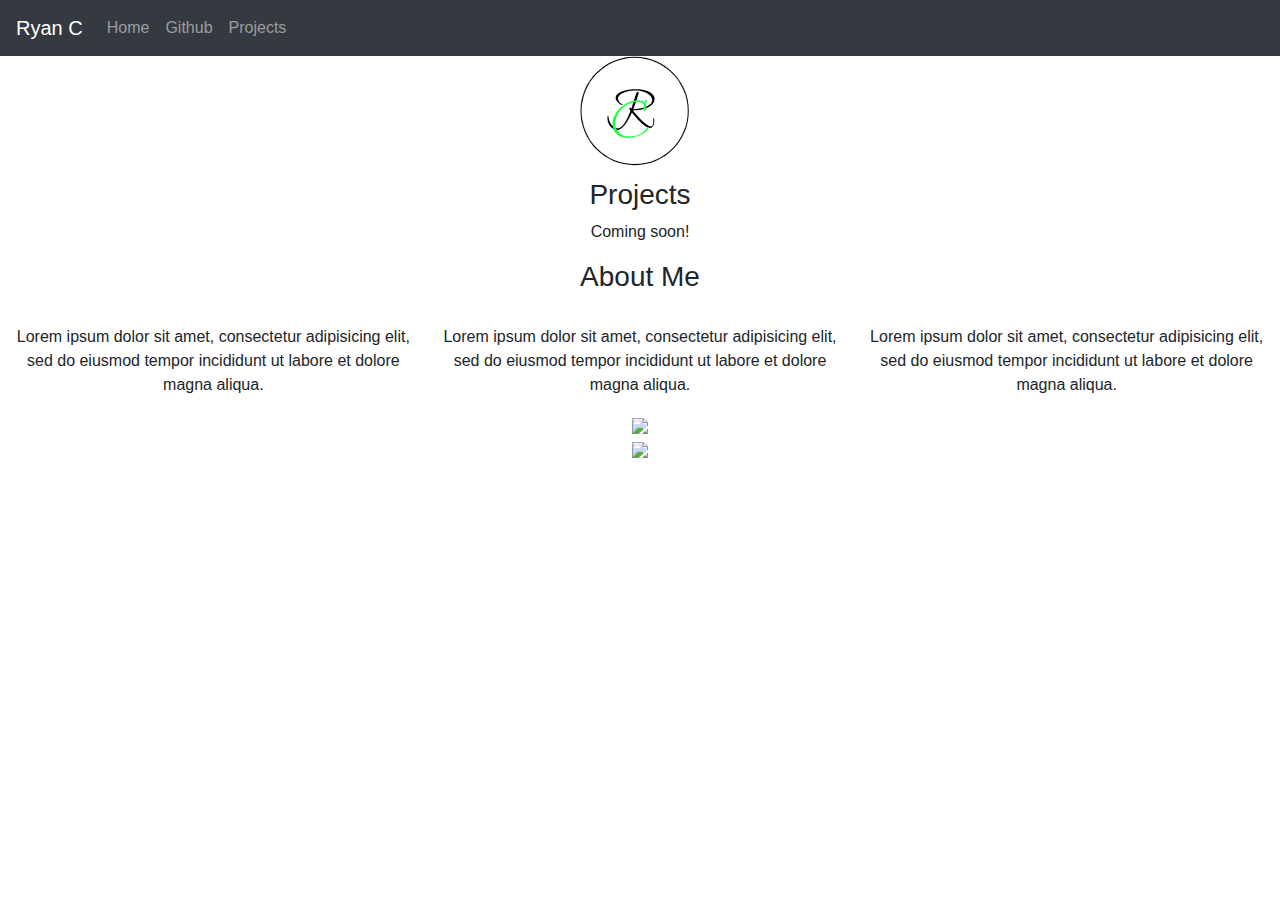
==== index.html @ 52d4841e "Update index.html" ====
<!DOCTYPE html>
<html lang="en">

<head>
    <title class="owner-name">#</title>
    <meta charset="utf-8">
    <meta name="viewport" content="width=device-width, initial-scale=1">
    <link rel="stylesheet" href="https://stackpath.bootstrapcdn.com/bootstrap/4.3.1/css/bootstrap.min.css">
    <link href="https://fonts.googleapis.com/css?family=Montserrat" rel="stylesheet">
    <link rel="stylesheet" href="style.css" type="text/css">
    <script src="https://code.jquery.com/jquery-3.3.1.slim.min.js"></script>
    <script src="https://cdnjs.cloudflare.com/ajax/libs/popper.js/1.14.7/umd/popper.min.js"></script>
    <script src="https://stackpath.bootstrapcdn.com/bootstrap/4.3.1/js/bootstrap.min.js"></script>

</head>

<body>

    <!-- Navbar -->

    <nav class="navbar navbar-expand-lg navbar-dark bg-dark">
        <a class="navbar-brand owner-name" href="#"></a>
        <button class="navbar-toggler" type="button" data-toggle="collapse" data-target="#navbarSupportedContent" aria-controls="navbarSupportedContent" aria-expanded="false" aria-label="Toggle navigation">
            <span class="navbar-toggler-icon"></span>
        </button>

        <div class="collapse navbar-collapse" id="navbarSupportedContent">
            <ul class="navbar-nav mr-auto">
                <li class="nav-item">
                    <a class="nav-link" href="index.html">Home</a>
                </li>
                <li class="nav-item">
                    <a class="nav-link" href="#" id="github" target="_blank">Github</a>
                </li>
                <li class="nav-item">
                    <a class="nav-link" href="#projects">Projects</a>
                </li>
            </ul>
        </div>
    </nav>

    <!-- First Container -->
    <div class="container-fluid bg-1 text-center">
        <!--<h1 class="margin">Name</h1>-->
        <img src="img/Logo.png" class="img-fluid" alt="Logo" id="logo">
    </div>

    <!-- Second Container -->
    <div class="container-fluid bg-2 text-center" id="projects">
        <h3 class="margin">Projects</h3>
        <p>Coming soon!</p>
        <div class="container">
            <div class="row">

                <!--
                <div class="col-sm-4">
                    <div class="card">
                        <div class="card-body">
                            <h5 class="card-title">Project Name</h5>
                            <h6 class="card-subtitle mb-2 text-muted">10th Grade</h6>
                            <p class="card-text">A brief explanation of the project.</p>
                            <a href="#" class="card-link">More</a>
                        </div>
                    </div>
                </div>
                -->

            </div>
        </div>
        </a>
    </div>

    <!-- Third Container (Grid) -->
    <div class="container-fluid bg-3 text-center">
        <h3 class="margin">About Me</h3><br>
        <div class="row">
            <div class="col-sm-4">
                <p>Lorem ipsum dolor sit amet, consectetur adipisicing elit, sed do eiusmod tempor incididunt ut labore et dolore magna aliqua.</p>
            </div>
            <div class="col-sm-4">
                <p>Lorem ipsum dolor sit amet, consectetur adipisicing elit, sed do eiusmod tempor incididunt ut labore et dolore magna aliqua.</p>
            </div>
            <div class="col-sm-4">
                <p>Lorem ipsum dolor sit amet, consectetur adipisicing elit, sed do eiusmod tempor incididunt ut labore et dolore magna aliqua.</p>
            </div>
        </div>
    </div>

    <!-- Footer -->
    <footer class="container-fluid bg-4 text-center">
        <a href="#" target="_blank" id="fork"><img src="img/fork.png"></a><br>
        <a href="https://hstatsep.github.io" target="_blank"><img src="https://hstatsep.github.io/img/hstatsep-logo-small.png" id="sep"></a>
    </footer>


    <script src="script.js"></script>
</body>

</html>
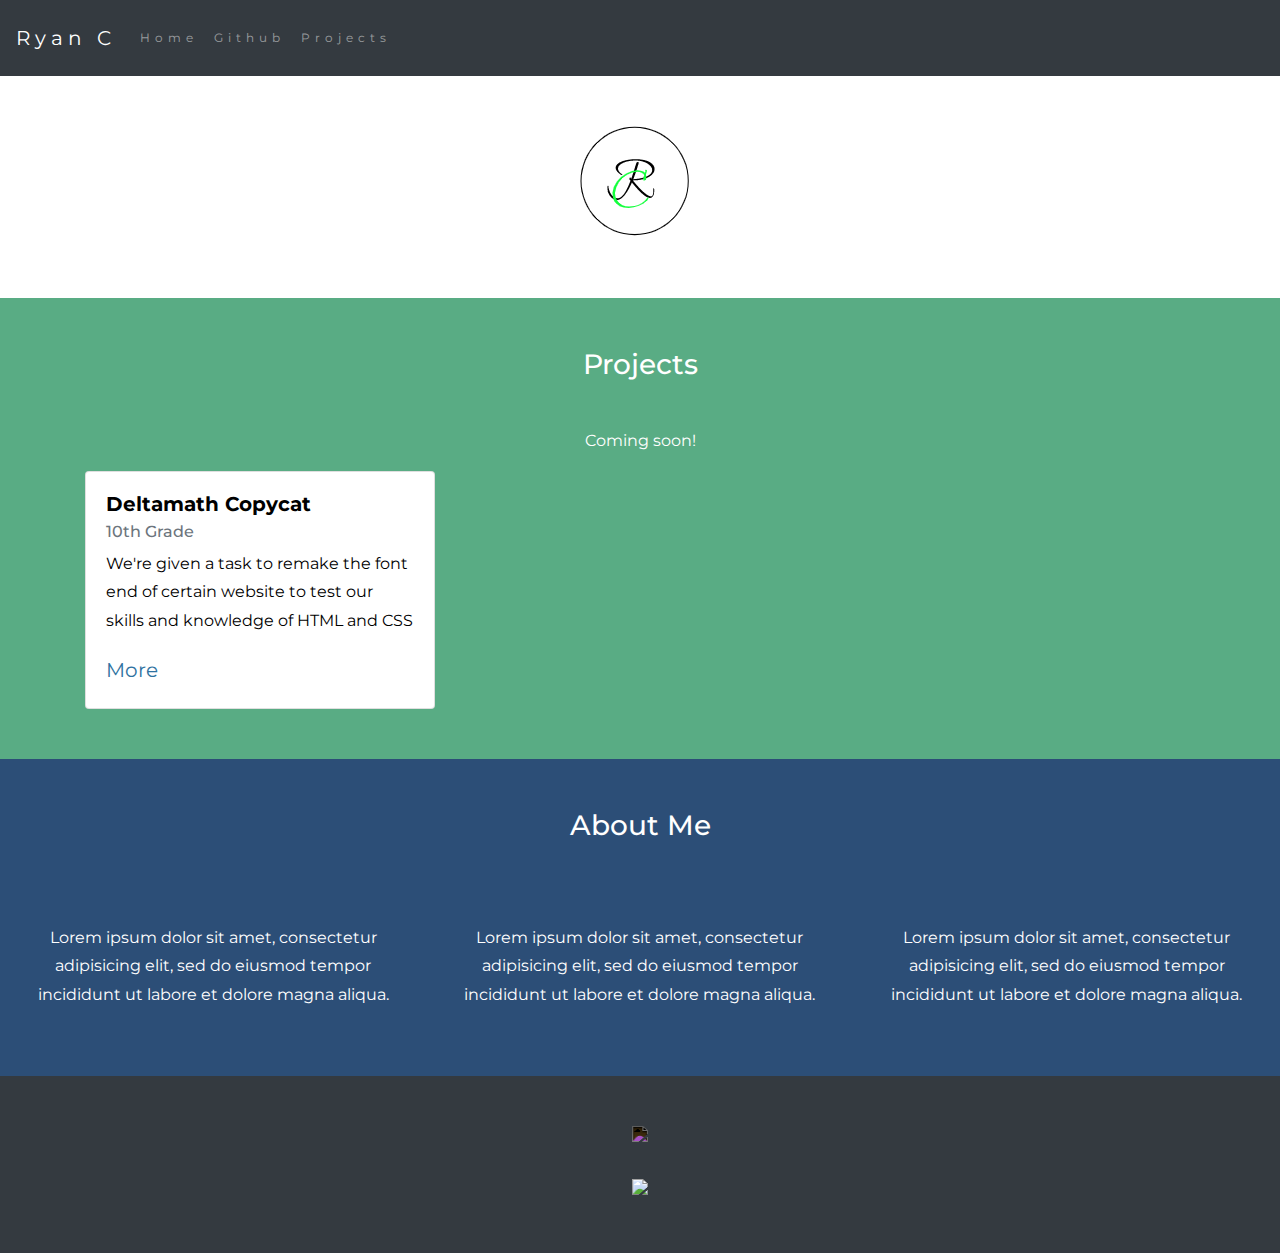
==== commit fa06612e: "minor fix" ====
--- a/index.html
+++ b/index.html
@@ -52,18 +52,18 @@
         <div class="container">
             <div class="row">
 
-                <!--
+                
                 <div class="col-sm-4">
                     <div class="card">
                         <div class="card-body">
-                            <h5 class="card-title">Project Name</h5>
+                            <h5 class="card-title">Deltamath Copycat</h5>
                             <h6 class="card-subtitle mb-2 text-muted">10th Grade</h6>
-                            <p class="card-text">A brief explanation of the project.</p>
-                            <a href="#" class="card-link">More</a>
+                            <p class="card-text">We're given a task to remake the font end of certain website to test our skills and knowledge of HTML and CSS</p>
+                            <a href="../projects/entry1-deltamath.html/" class="card-link">More</a>
                         </div>
                     </div>
                 </div>
-                -->
+                
 
             </div>
         </div>
--- a/style.css
+++ b/style.css
@@ -0,0 +1,83 @@
+html, body {
+    height: 100%;
+}
+
+body {
+    font: 20px Montserrat, sans-serif;
+    line-height: 1.8;
+    color: #f5f6f7;
+}
+
+p {
+    font-size: 16px;
+}
+
+a {
+    color: #2e72a1;
+}
+
+#logo, .project-img {
+    max-height: 300px;
+}
+
+#fork img{
+    height: 25px;
+    margin-bottom: 25px;
+    filter: invert(1);
+}
+
+#sep {
+    height: 75px;
+}
+
+.margin {
+    margin-bottom: 45px;
+}
+
+.bg-1 {
+    background-color: #ffffff; /* White */
+    color: #555555;
+}
+
+.bg-2 {
+    background-color: #59AC84; /* Blue */
+    color: #ffffff;
+}
+
+.card {
+    color: black;
+    text-align: left;
+}
+
+.card-title {
+    font-weight: 700;
+}
+
+.bg-3 {
+    background-color: #2C4E77; /* Black */
+    color: #ffffff;
+}
+
+.bg-4 {
+    background-color: #343a40; /* Dark Gray */
+    color: #fff;
+}
+
+.container-fluid {
+    padding-top: 50px;
+    padding-bottom: 50px;
+}
+
+.navbar {
+    padding-top: 15px;
+    padding-bottom: 15px;
+    border: 0;
+    border-radius: 0;
+    margin-bottom: 0;
+    font-size: 12px;
+    letter-spacing: 5px;
+}
+
+.navbar-nav li a:hover {
+    color: #2e72a1 !important;
+}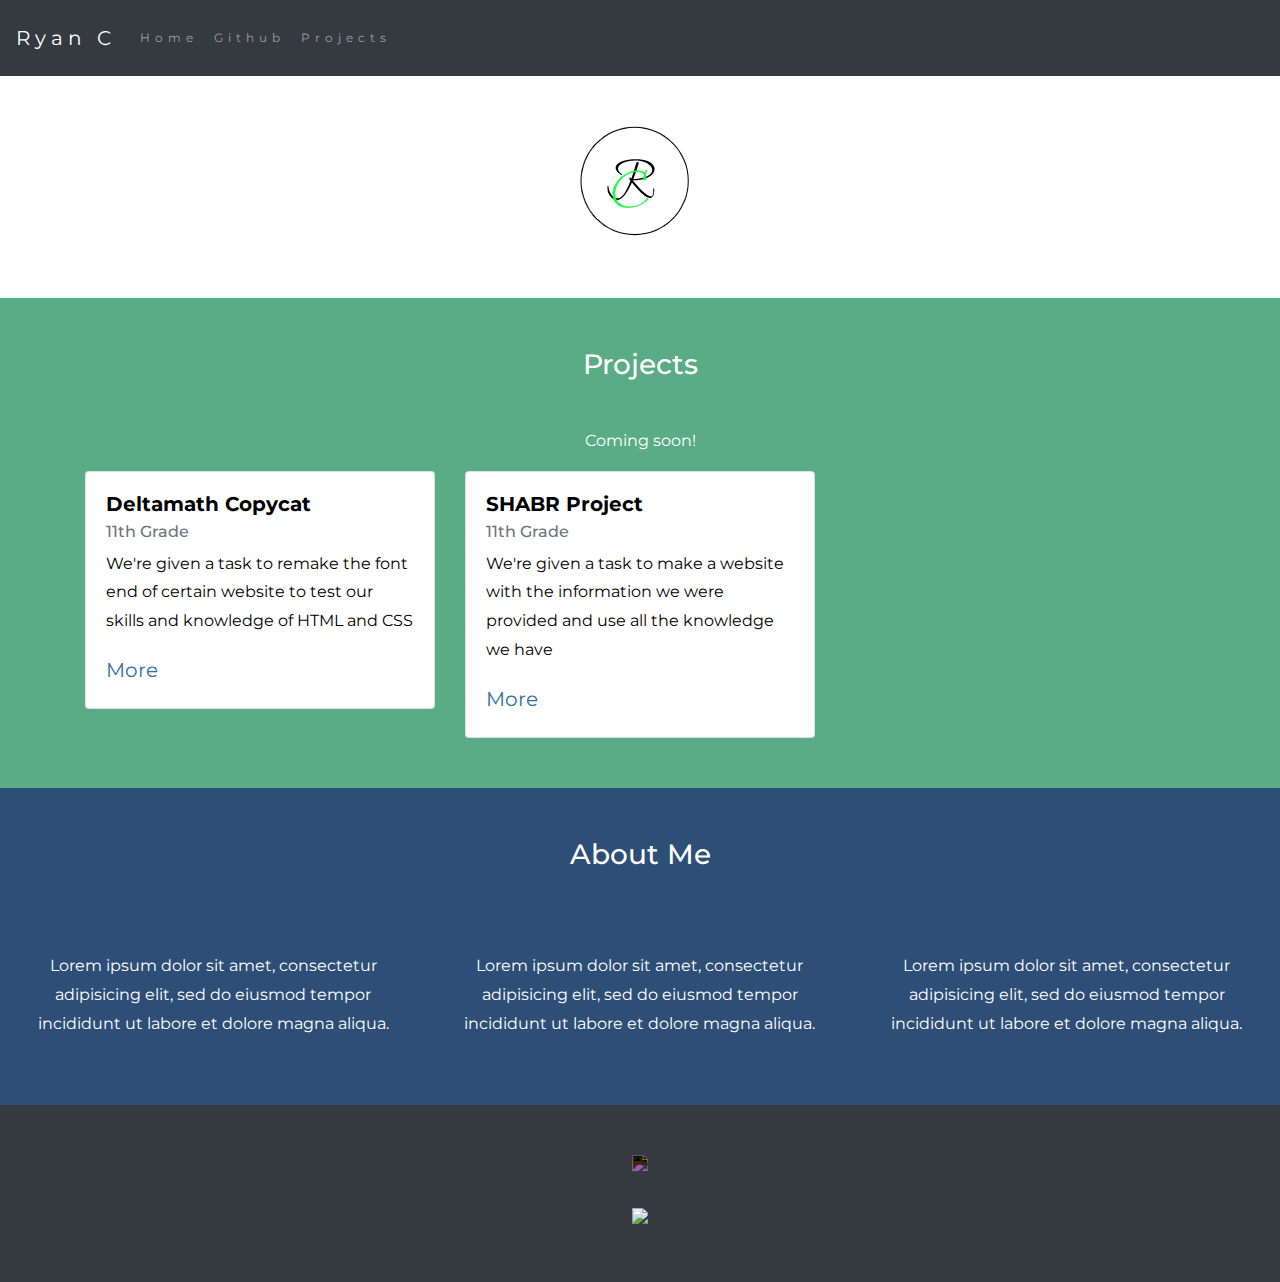
==== commit ff5bdd2f: "add shabr project" ====
--- a/index.html
+++ b/index.html
@@ -57,12 +57,24 @@
                     <div class="card">
                         <div class="card-body">
                             <h5 class="card-title">Deltamath Copycat</h5>
-                            <h6 class="card-subtitle mb-2 text-muted">10th Grade</h6>
+                            <h6 class="card-subtitle mb-2 text-muted">11th Grade</h6>
                             <p class="card-text">We're given a task to remake the font end of certain website to test our skills and knowledge of HTML and CSS</p>
-                            <a href="../projects/entry1-deltamath.html/" class="card-link">More</a>
+                            <a href="../ryanc8401.github.io/projects/entry1-deltamath.html" class="card-link">More</a>
                         </div>
                     </div>
                 </div>
+                
+                <div class="col-sm-4">
+                    <div class="card">
+                        <div class="card-body">
+                            <h5 class="card-title">SHABR Project</h5>
+                            <h6 class="card-subtitle mb-2 text-muted">11th Grade</h6>
+                            <p class="card-text">We're given a task to make a website with the information we were provided and use all the knowledge we have</p>
+                            <a href="entry2-SHABR.html" class="card-link">More</a>
+                        </div>
+                    </div>
+                </div>
+                
                 
 
             </div>
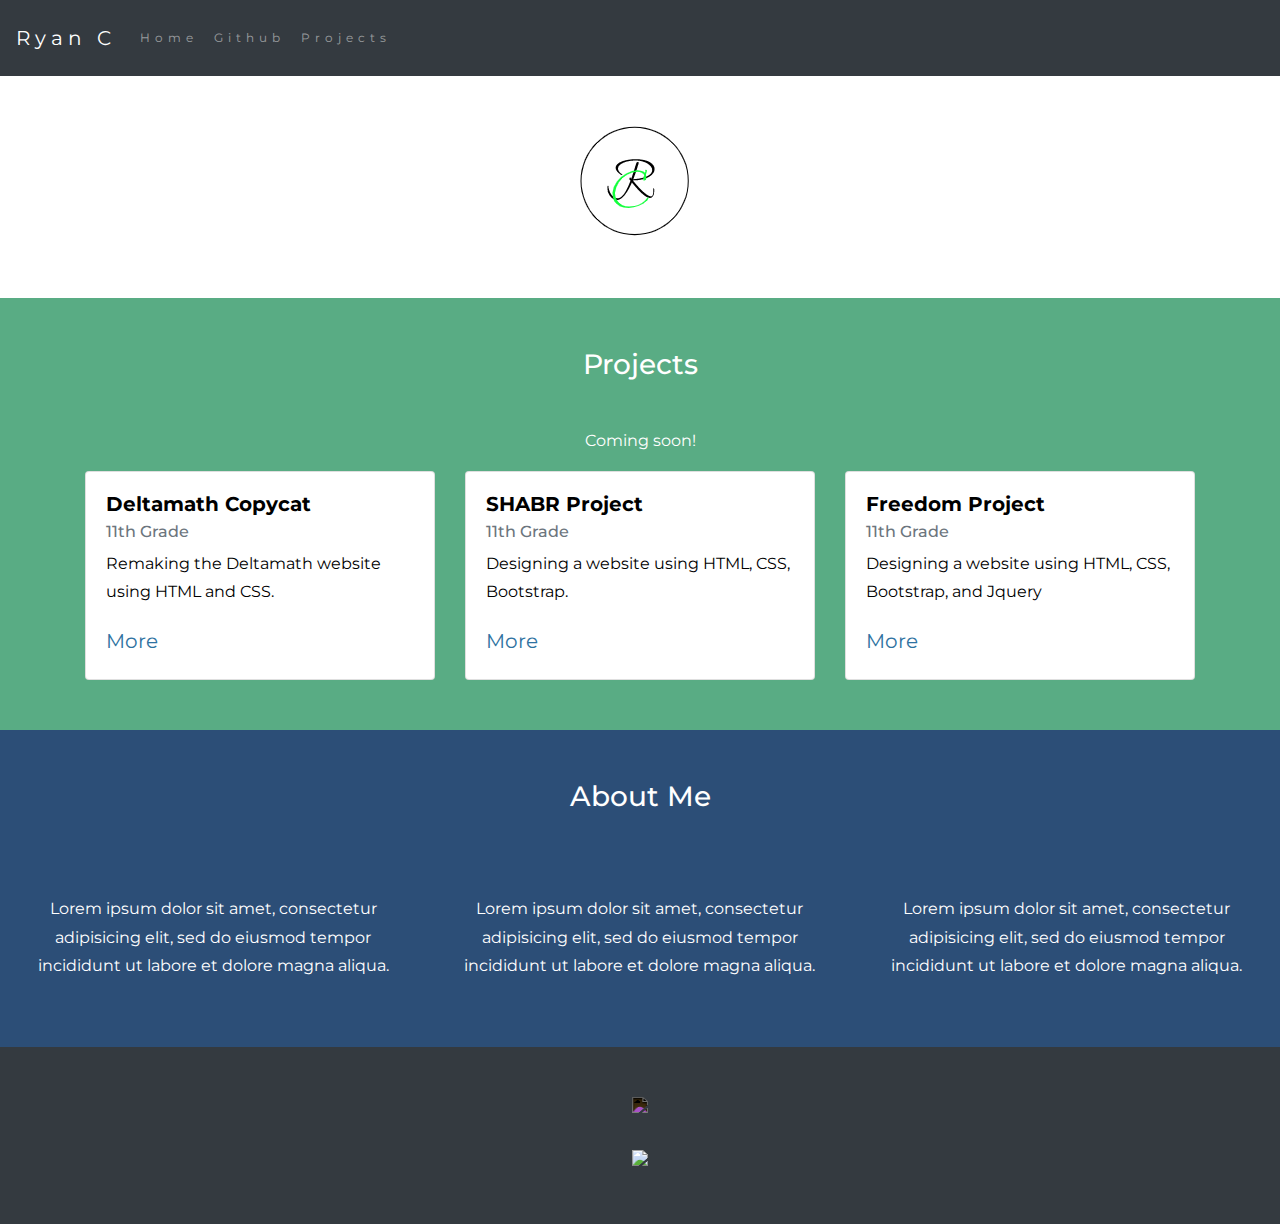
==== commit 61eb4f6c: "added freedom project" ====
--- a/index.html
+++ b/index.html
@@ -51,6 +51,7 @@
         <p>Coming soon!</p>
         <div class="container">
             <div class="row">
+                
 
                 
                 <div class="col-sm-4">
@@ -58,7 +59,7 @@
                         <div class="card-body">
                             <h5 class="card-title">Deltamath Copycat</h5>
                             <h6 class="card-subtitle mb-2 text-muted">11th Grade</h6>
-                            <p class="card-text">We're given a task to remake the font end of certain website to test our skills and knowledge of HTML and CSS</p>
+                            <p class="card-text">Remaking the Deltamath website using HTML and CSS.</p>
                             <a href="../ryanc8401.github.io/projects/entry1-deltamath.html" class="card-link">More</a>
                         </div>
                     </div>
@@ -69,8 +70,19 @@
                         <div class="card-body">
                             <h5 class="card-title">SHABR Project</h5>
                             <h6 class="card-subtitle mb-2 text-muted">11th Grade</h6>
-                            <p class="card-text">We're given a task to make a website with the information we were provided and use all the knowledge we have</p>
-                            <a href="entry2-SHABR.html" class="card-link">More</a>
+                            <p class="card-text">Designing a website using HTML, CSS, Bootstrap.</p>
+                            <a href="../ryanc8401.github.io/projects/entry2-SHABR.html" class="card-link">More</a>
+                        </div>
+                    </div>
+                </div>
+                
+                <div class="col-sm-4">
+                    <div class="card">
+                        <div class="card-body">
+                            <h5 class="card-title">Freedom Project</h5>
+                            <h6 class="card-subtitle mb-2 text-muted">11th Grade</h6>
+                            <p class="card-text">Designing a website using HTML, CSS, Bootstrap, and Jquery</p>
+                            <a href="../ryanc8401.github.io/projects/entry3-freedom-project.html" class="card-link">More</a>
                         </div>
                     </div>
                 </div>
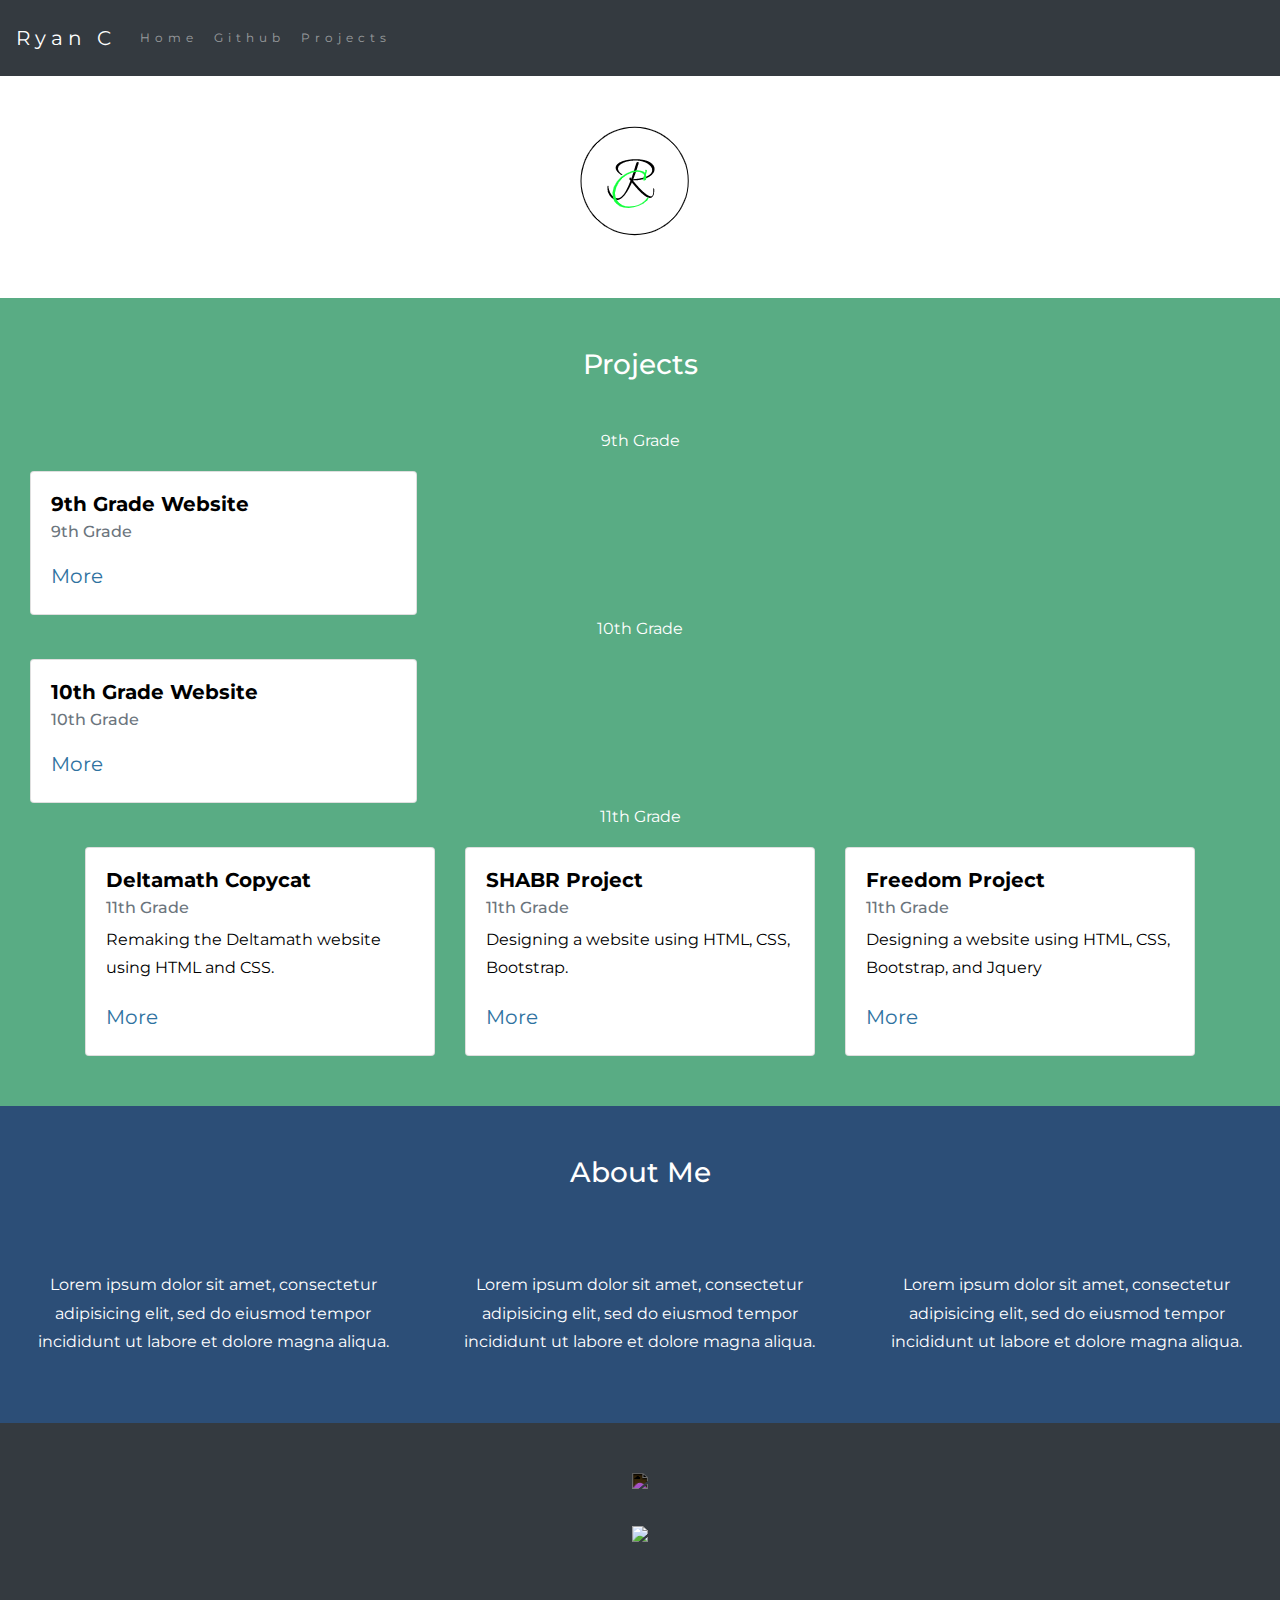
==== commit 953a9285: "added 9th and 10th grade bio" ====
--- a/index.html
+++ b/index.html
@@ -48,7 +48,33 @@
     <!-- Second Container -->
     <div class="container-fluid bg-2 text-center" id="projects">
         <h3 class="margin">Projects</h3>
-        <p>Coming soon!</p>
+        <p>9th Grade</p>
+        
+                 <div class="col-sm-4">
+                    <div class="card">
+                        <div class="card-body">
+                            <h5 class="card-title">9th Grade Website</h5>
+                            <h6 class="card-subtitle mb-2 text-muted">9th Grade</h6>
+                            <p class="card-text"></p>
+                            <a href="https://sites.google.com/a/hstat.org/ryanc8401sep09/scratch" class="card-link">More</a>
+                        </div>
+                    </div>
+                </div>
+        
+        <p>10th Grade</p>
+        
+                <div class="col-sm-4">
+                    <div class="card">
+                        <div class="card-body">
+                            <h5 class="card-title">10th Grade Website</h5>
+                            <h6 class="card-subtitle mb-2 text-muted">10th Grade</h6>
+                            <p class="card-text"></p>
+                            <a href="https://sites.google.com/a/hstat.org/ryanc8401sep10/data" class="card-link">More</a>
+                        </div>
+                    </div>
+                </div>
+        
+        <p>11th Grade</p>
         <div class="container">
             <div class="row">
                 
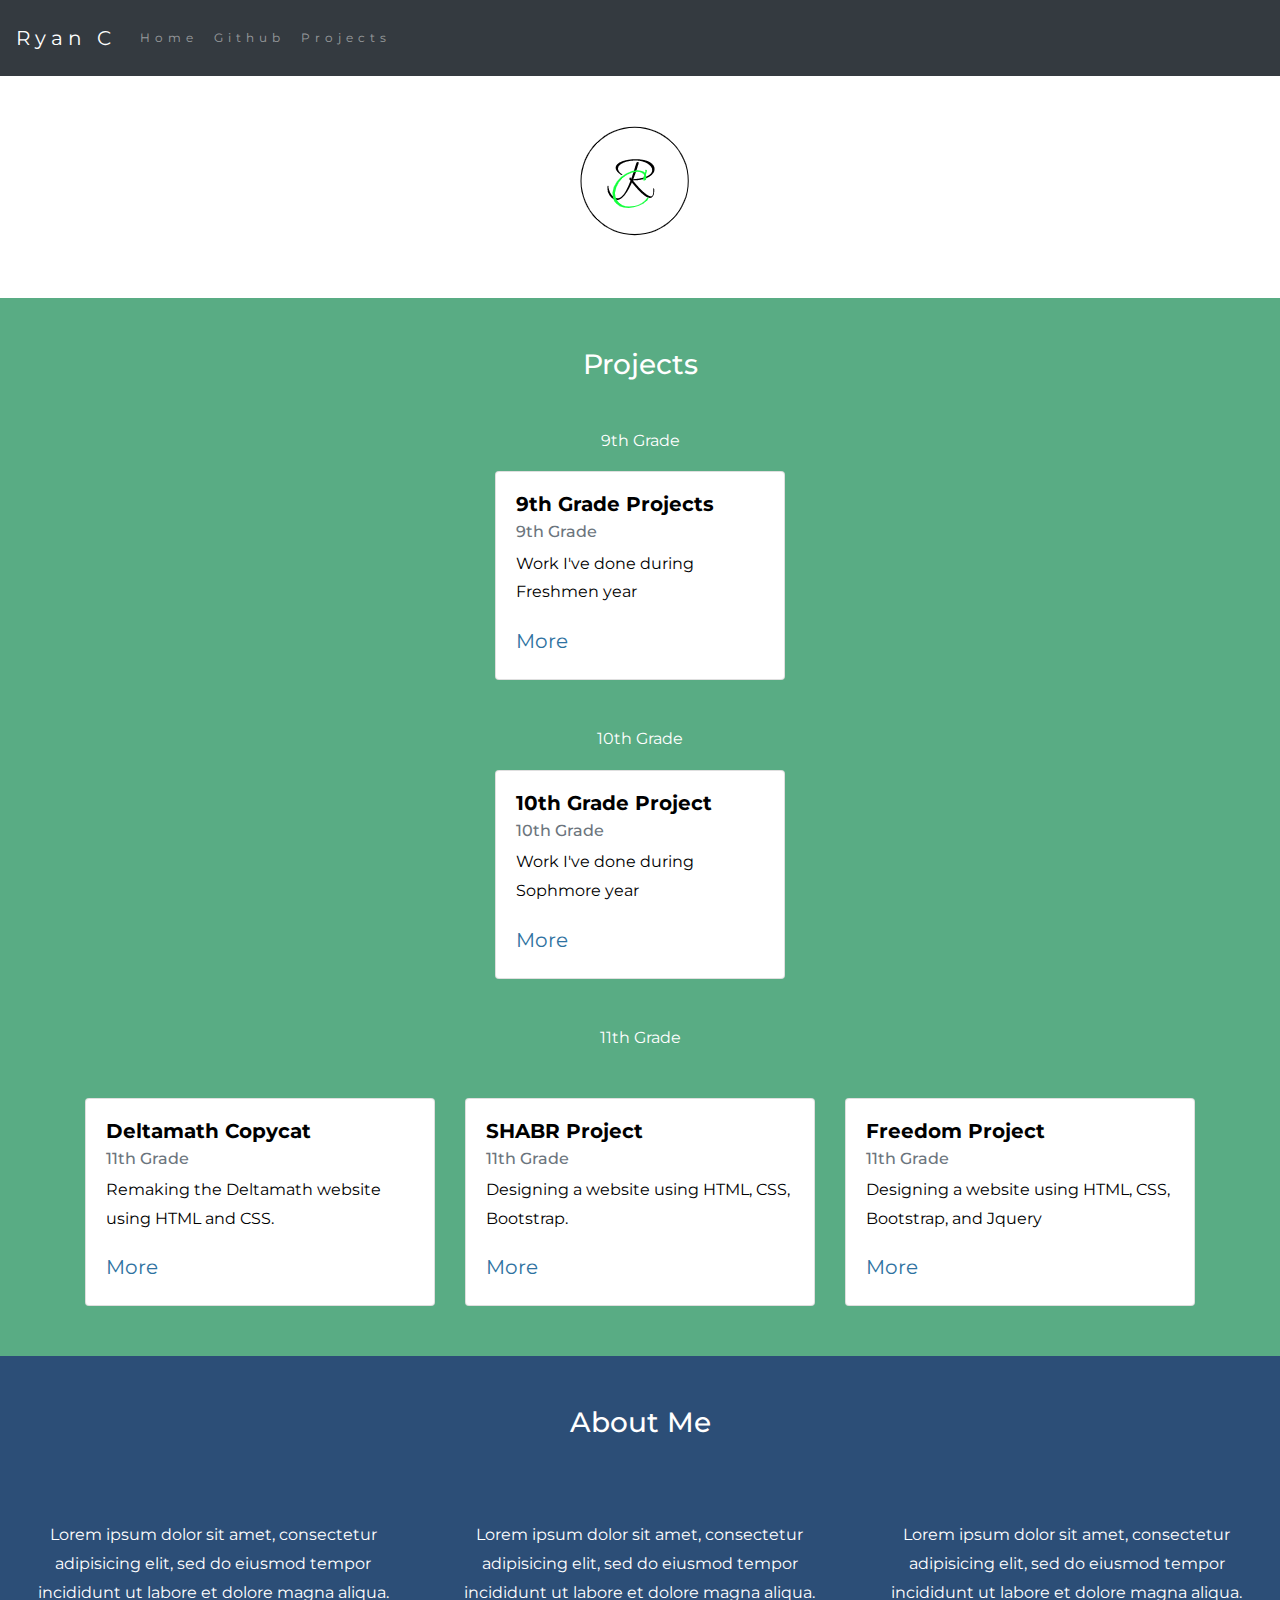
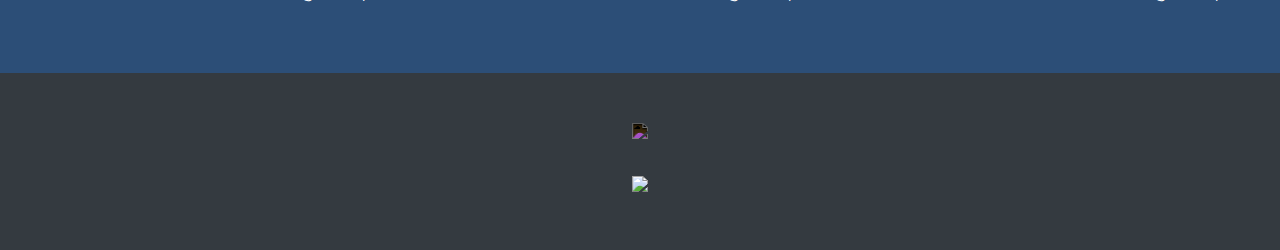
==== commit 0d255edf: "change how boxes look" ====
--- a/index.html
+++ b/index.html
@@ -50,31 +50,37 @@
         <h3 class="margin">Projects</h3>
         <p>9th Grade</p>
         
-                 <div class="col-sm-4">
-                    <div class="card">
-                        <div class="card-body">
-                            <h5 class="card-title">9th Grade Website</h5>
+            <div class="row justify-content-md-center margin">
+                <div class="col-sm-3">
+                    <div class="card center-block">
+                        <div class="card-body center-block">
+                            <h5 class="card-title">9th Grade Projects</h5>
                             <h6 class="card-subtitle mb-2 text-muted">9th Grade</h6>
-                            <p class="card-text"></p>
-                            <a href="https://sites.google.com/a/hstat.org/ryanc8401sep09/scratch" class="card-link">More</a>
+                            <p class="card-text">Work I've done during Freshmen year</p>
+                            <a href="https://sites.google.com/a/hstat.org/ryanc8401sep09/" class="card-link">More</a>
                         </div>
                     </div>
                 </div>
+            </div>
+            
+            
         
         <p>10th Grade</p>
         
-                <div class="col-sm-4">
+            <div class="row justify-content-md-center margin">
+                <div class="col-sm-3">
                     <div class="card">
                         <div class="card-body">
-                            <h5 class="card-title">10th Grade Website</h5>
+                            <h5 class="card-title">10th Grade Project</h5>
                             <h6 class="card-subtitle mb-2 text-muted">10th Grade</h6>
-                            <p class="card-text"></p>
-                            <a href="https://sites.google.com/a/hstat.org/ryanc8401sep10/data" class="card-link">More</a>
+                            <p class="card-text">Work I've done during Sophmore year</p>
+                            <a href="https://sites.google.com/a/hstat.org/ryanc8401sep10/" class="card-link">More</a>
                         </div>
                     </div>
                 </div>
+            </div>
         
-        <p>11th Grade</p>
+        <p class="margin">11th Grade</p>
         <div class="container">
             <div class="row">
                 
